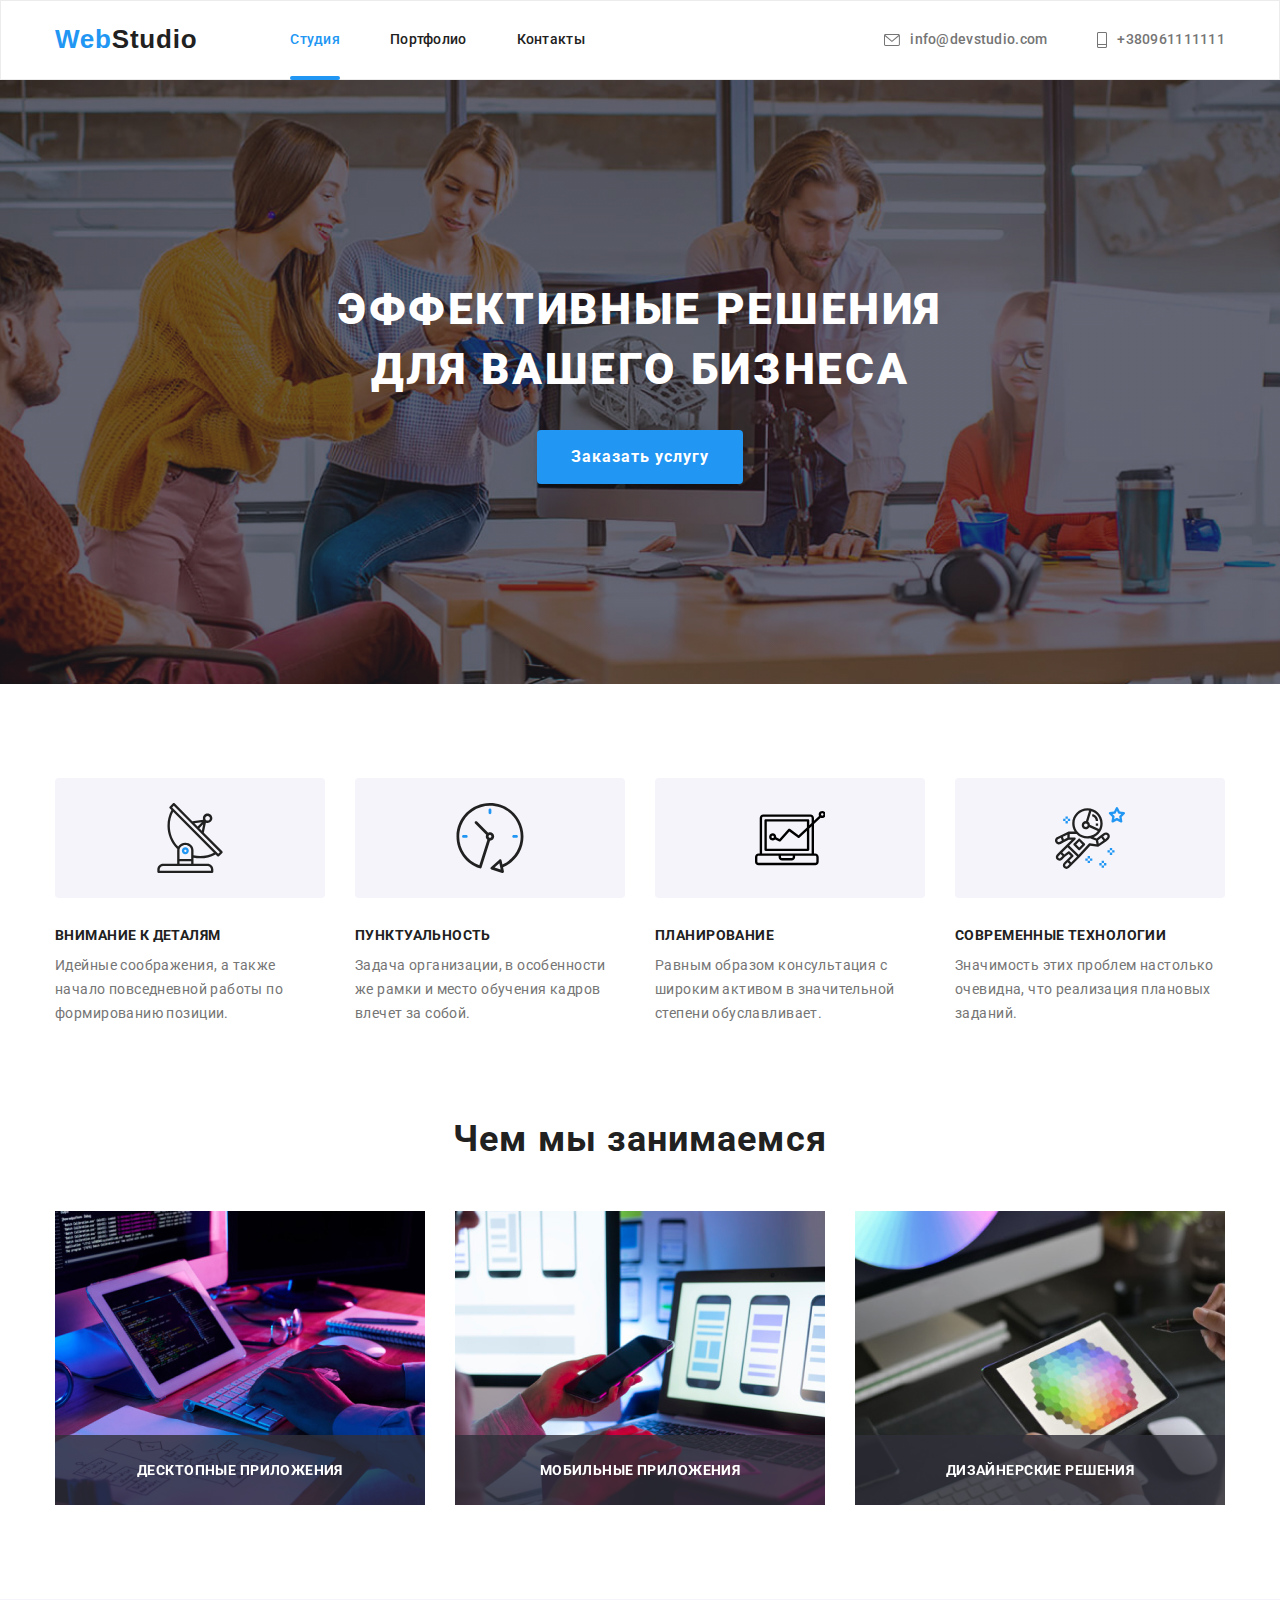
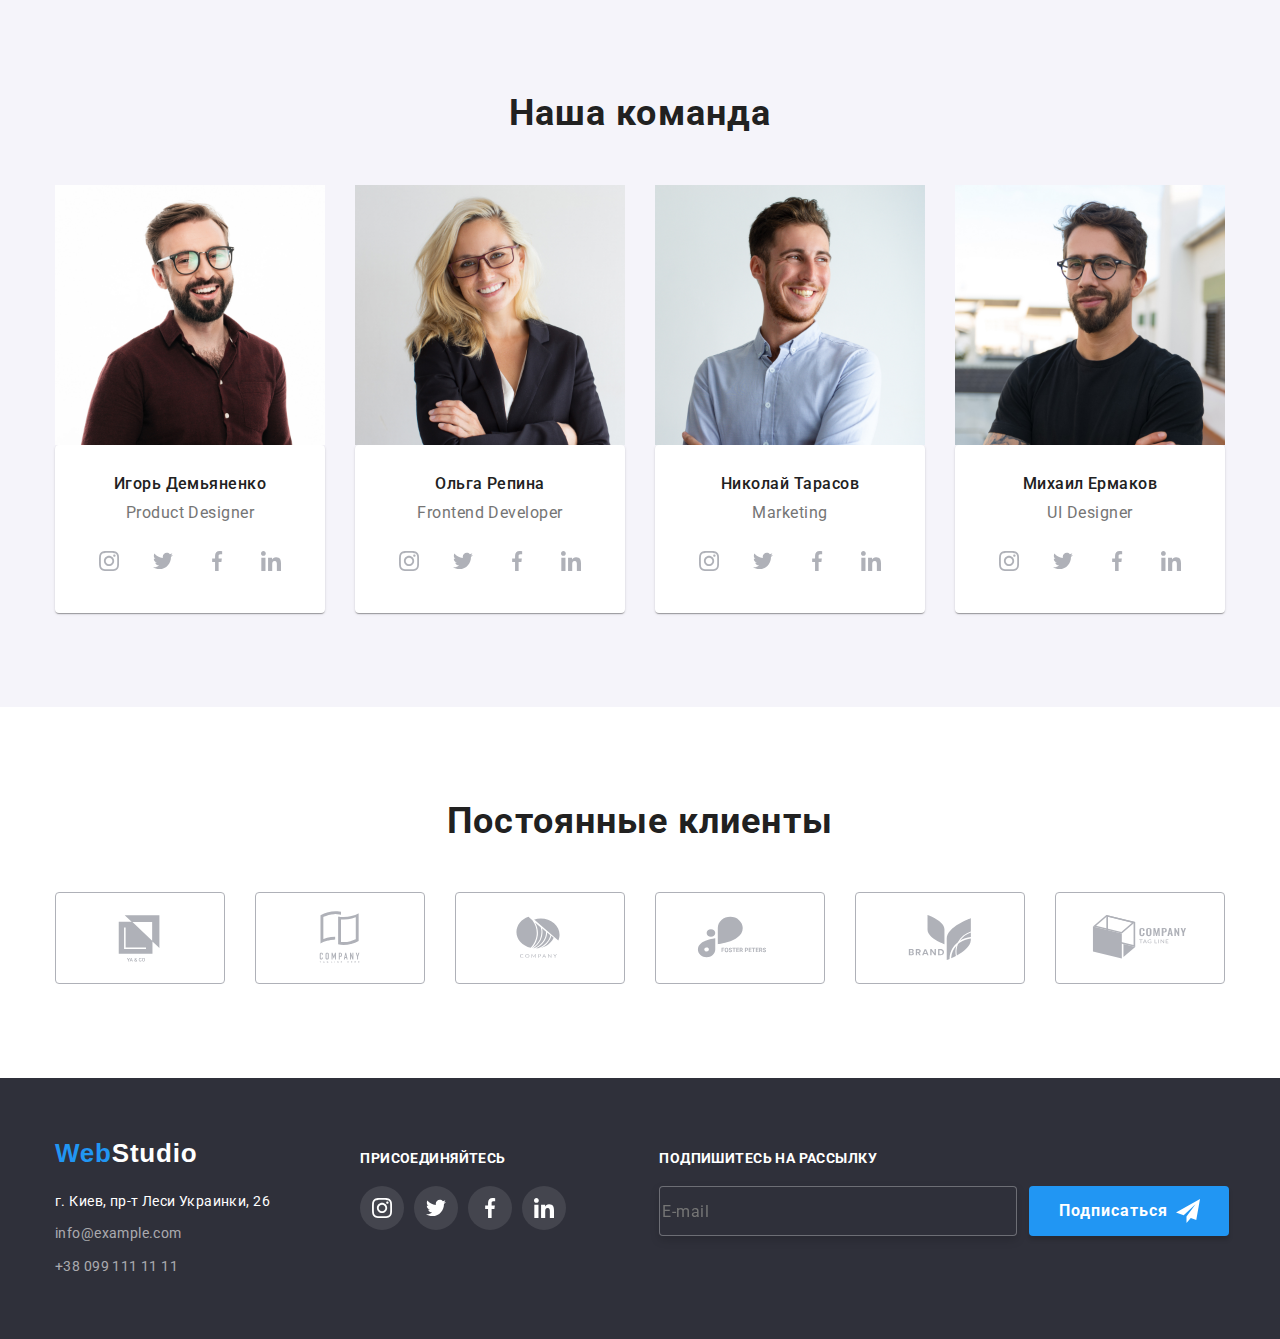
==== index.html @ 62155681 "задание 6 на проверку" ====
<!DOCTYPE html>
<html lang="en">

<head>
    <meta charset="utf-8">
    <meta name="viewport" content="width=device-width,
     initial-scale=1.0">
    <title>Студия</title>
    <link
        href="https://fonts.googleapis.com/css2?family=Raleway:wght@700&family=Roboto:wght@400;500;700;900&display=swap"
        rel="stylesheet">
        <link rel="stylesheet" href="https://cdnjs.cloudflare.com/ajax/libs/modern-normalize/1.1.0/modern-normalize.min.css">
    <link rel="stylesheet" href="./css/style.css">

</head>

<body>
 
    <!--Шапка сайта-->

   <header class="heder-style ">
    
    <div class="container nav-container">
            <nav class="main-nav ">
                <a href="./index.html" class="logo">Web<span class="logo-style">Studio</span></a>
                <ul class="site-nav ">
                    <li class="site-nav-item"><a href="" class="link current">Студия</a> </li>
                    <li class="site-nav-item"><a href="./portfolio.html" class="nav-color link">Портфолио</a> </li>
                    <li class="site-nav-item"><a href="" class="nav-color link">Контакты</a></li>
                </ul>
            </nav>
          
                <ul class="address-flex">
                    <li class="nav-contact ">
                                               
                    <a class="address-nav " href="mailto:info@devstudio.com"><svg class="address-logo-title">
                            <use href="./image/symbol-defs.svg#icon-mail" width="16px" height="12px"></use>
                        </svg>info@devstudio.com</a>
                    </li>
                    <li class="nav-contact ">
                        
                        <a class="address-nav " href="tel:+380961111111"><svg class="address-logo-phone">
                            <use href="./image/symbol-defs.svg#icon-phone" width="10px" height="16px"></use>
                        </svg>+380961111111</a>
                    </li>
                </ul>
           

    </div>
      
    </header>
<main>
    
    <!--Герой-->

    <section class=" hero-size">
        <div class="container">
            <h1 class="title-head-hero">эффективные решения <br> для вашего бизнеса</h1>
            <button data-modal-open type="button" class="button" >Заказать услугу</button>
            <div data-modal class="backdrop is-hidden" >
                <div class="modal">
                    
                <p></p>
                <button data-modal-close class="backdrop-button">
                    <svg class="backdrop-cross">
                    <use href="image/icon-mod.svg#icon-cross"></use>
                    </svg>
                   
                   
                </button>
                <form  class="modal-form">
                    <b class="modal-headline">Оставьте свои данные, мы вам перезвоним</b>
                    
                    <label class="form-input-box">
                      Имя
                        <input type="text" name="username" class="form-input" autofocus required />
                        
                        <svg class="form-input-icon">
                            <use href="./image/icon-mod.svg#icon-person-black"> </use>
                        </svg>
                    </label>
                    <label class="form-input-box">
                        Телефон
                        <input type="tel" name="tel"class="form-input" pattern="[0-9]{10}"  title="0666679492" required/>
                        <svg class="form-input-icon">
                            <use href="./image/icon-mod.svg#icon-phone-black"> </use>
                        </svg>
                    </label>
                    <label class="form-input-box ">
                        Почта
                        <input type="email" name="email"class="form-input"required/>
                        <svg class="form-input-icon">
                            <use href="./image/icon-mod.svg#icon-email-black"> </use>
                        </svg>
                    </label>
                    <label class="form-input-box">
                       Комментарий
                        <textarea name="user-msg" class="form-masage"  placeholder="Введите текст"></textarea>
                    </label>
                    
                        <input class=" policy-checkbox" type="checkbox" id="check-policy"  />
                        
                        <label for="check-policy" class=" policy-box">Cоголашаюсь с рассылкой и принимаю <a class="checkbox-link" href="#">Условия договора</a></label>
                    <button class="button-submit" type="submit">Отправить</button>
                </form>
                </div>
            </div>
        </div>                                                              
       
    </section>


    
    <section class=" section ">
        <div class="container">
            <h2 class="visually-hidden">Герой</h2>
                <ul class="domination-flex">

                    <li class="domination-title "> 
                        <div class="icon-advantage">
                        <svg class="icon-advantage-title">
                            <use href="./image/symbol-defs.svg#icon-antenna"></use>
                        </svg>
                        </div>                                                               
                        <h3 class="text-head">внимание к деталям</h3>
                        <p class="text-main">Идейные соображения, а также начало повседневной работы по формированию
                            позиции.</p>
                    </li>
                    <li class="domination-title ">
                       <div class="icon-advantage">
                        <svg class="icon-advantage-title">
                            <use href="./image/symbol-defs.svg#icon-clock"></use>
                        </svg>
                       </div>
                        <h3 class="text-head">пунктуальность</h3>
                        <p class="text-main">Задача организации, в особенности же рамки и место обучения кадров влечет за
                            собой.</p>
                                      
                    </li>
                    <li class="domination-title ">
                       <div class="icon-advantage" >
                        <svg class="icon-advantage-title">
                            <use href="./image/symbol-defs.svg#icon-laptop"></use>
                        </svg>
                       </div>
                        <h3 class="text-head">планирование</h3>
                        <p class="text-main">Равным образом консультация с широким активом в значительной степени
                            обуславливает.</p>
                       
                        
                    </li>
                    <li class="domination-title ">                        
                      <div class="icon-advantage">
<svg class="icon-advantage-title">
    <use href="./image/symbol-defs.svg#icon-astronaut"></use>
</svg>
                      </div> 
                <h3 class="text-head">современные технологии</h3>
                <p class="text-main">Значимость этих проблем настолько очевидна, что реализация плановых заданий.
                        
                      
                        </p>
                    </li>
                </ul>
            </div>
                 
    </section>


    <section class="section works-section">
            <div class="container">
                <h2 class="title-maid">Чем мы занимаемся</h2>
                <ul class="title-head">
                    <li class="img-margin">
                        <div class="works-section-link">
                        <img src="./image/tablet-board.jpg" alt="планшет-и-клавиатура" width="370" />                        
                        <div class="works-section-title">
                        <p class="works-section-text">десктопные приложения</p>
                        </div>
                    </div>                      
                    </li>
                    <li class="img-margin">
                        <div class="works-section-link">
                        <img src="./image/laptop2.jpg" alt="ноутбук" width="370" />
                        <div class="works-section-title">
                            <p class="works-section-text">мобильные приложения</p>
                        </div>
                        </div>
                    </li>
                    <li class="img-margin">
                    <div class="works-section-link">
                    <img src="./image/tablet-hand.jpg" alt="планшет-в-руке" width="370" />
                    <div class="works-section-title">
                        <p class="works-section-text">дизайнерские решения</p>
                    </div>
                    </div>
                      


                    </li>
                </ul>
            </div>
               
    </section>


    <section class="section-team section">
            <div class="container">
                <h2 class="title-team">Наша команда</h2>
                <ul class="team-order">
                    <li class="team-title">
                            
                    <img src="./image/igor.jpg" alt="игорь-демьяненко" width="270" />
            <div class="team-design">
                    <h3 class="team-person">Игорь Демьяненко</h3>
                    <p class="person-job">Product Designer</p>
            <div>
                <ul class="logo-team">
                    <li class="social">
                        <a href="#" class=" logo-social">
                            <svg class="social-network">
                                <use href="./image/symbol-defs.svg#icon-instagram" width="20" haight="20"></use>
                            </svg>
                        </a>
                    </li>
                    <li class="social">
                        <a href="#" class="logo-social">
                            <svg class="social-network">
                                <use href="./image/symbol-defs.svg#icon-twitter" width="20" haight="20"></use>
                            </svg>
                        </a>
                    </li>
                    <li class="social">
                        <a href="#" class="logo-social">
                            <svg class="social-network">
                                <use href="./image/symbol-defs.svg#icon-facebook" width="20" haight="20"></use>
                            </svg>
                        </a>
                    </li>
                    <li class="social">
                        <a href="#" class="logo-social">
                            <svg class="social-network">
                                <use href="./image/symbol-defs.svg#icon-linkedin" width="20" haight="20"></use>
                            </svg>
                        </a>
                    </li>
                                
                </ul>
            </div>
            </div>
                            
                    </li>
                    <li class="team-title">
                           
                    <img src="./image/olga.jpg" alt="ольга-репина" width="270" />
            <div class="team-design">
                    <h3 class="team-person">Ольга Репина</h3>
                    <p class="person-job">Frontend Developer</p>
            <div>
                <ul class="logo-team">
                    <li class="social ">
                        <a href="#" class="logo-social">
                            <svg class="social-network">
                                <use href="./image/symbol-defs.svg#icon-instagram" width="20" haight="20"></use>
                            </svg>
                        </a>
                    </li>
                    <li class="social">
                        <a href="#" class="logo-social">
                            <svg class="social-network">
                                <use href="./image/symbol-defs.svg#icon-twitter" width="20" haight="20"></use>
                            </svg>
                        </a>
                    </li>
                    <li class="social">
                        <a href="#" class="logo-social">
                            <svg class="social-network">
                                <use href="./image/symbol-defs.svg#icon-facebook" width="20" haight="20"></use>
                            </svg>
                        </a>
                    </li>
                    <li class="social">
                        <a href="#" class="logo-social">
                            <svg class="social-network">
                                <use href="./image/symbol-defs.svg#icon-linkedin" width="20" haight="20"></use>
                            </svg>
                        </a>
                    </li>
                                
                </ul>
            </div>
            </div>                        
                    </li>
                    <li class="team-title">
                           
                    <img src="./image/nikolay.jpg" alt="николай-тарасов" width="270" />
            <div class="team-design">
                    <h3 class="team-person">Николай Тарасов</h3>
                    <p class="person-job"> Marketing</p>
            <div >
                <ul class="logo-team">
                    <li class="social ">
                    <a href="#" class="logo-social">
                        <svg class="social-network">
                            <use href="./image/symbol-defs.svg#icon-instagram" width="20" haight="20"></use>
                        </svg>
                    </a>
                    </li>
                    <li class="social">
                    <a href="#" class="logo-social">
                        <svg class="social-network">
                            <use href="./image/symbol-defs.svg#icon-twitter" width="20" haight="20"></use>
                        </svg>
                    </a>
                    </li>
                    <li class="social">
                    <a href="#" class="logo-social">
                        <svg class="social-network">
                            <use href="./image/symbol-defs.svg#icon-facebook" width="20" haight="20"></use>
                        </svg>
                    </a>
                    </li>
                    <li class="social">
                    <a href="#" class="logo-social">
                        <svg class="social-network">
                            <use href="./image/symbol-defs.svg#icon-linkedin" width="20" haight="20"></use>
                        </svg>
                    </a>
                    </li>

                </ul>
            </div>
                            </div>
                            
                        </li>
                        <li class="team-title">
                           
                                <img src="./image/mihail.jpg" alt="михаил-ермаков" width="270" />
                            <div class="team-design">
                                <h3 class="team-person">Михаил Ермаков</h3>
                                <p class="person-job">UI Designer</p>
                                <div>
                                    <ul class="logo-team">
                                        <li class="social ">
                                            
                                            <a href="#" class="logo-social">
                                                <svg class="social-network">
                                                    <use href="./image/symbol-defs.svg#icon-instagram" width="20" haight="20"></use>
                                                </svg>
                                            </a>
                                        </li>
                                        <li class="social">
                                            <a href="#" class="logo-social">
                                                <svg class="social-network">
                                                    <use href="./image/symbol-defs.svg#icon-twitter" width="20" haight="20"></use>
                                                </svg>
                                            </a>
                                        </li>
                                        <li class="social ">
                                            <a href="#" class="logo-social">
                                                <svg class="social-network">
                                                    <use href="./image/symbol-defs.svg#icon-facebook" width="20" haight="20"></use>
                                                </svg>
                                            </a>
                                        </li>
                                        <li class="social">
                                            <a href="#" class="logo-social">
                                                <svg class="social-network">
                                                    <use href="./image/symbol-defs.svg#icon-linkedin" width="20" haight="20"></use>
                                                </svg>
                                            </a>
                                        </li>
                                
                                    </ul>
                                </div>
                            </div>
                           
                        </li>
                    </ul>
                  
                </div>
                </section>

 <!--ПОСТОЯННЫЕ КЛИЕНТЫ-->

    <section class="section">
        <div class="container">
            <h2 class="title-team">
                Постоянные клиенты
            </h2>
            <ul class="client-position">
                <li class="client-content-title">
                    <a href="#"class="client-container">
                    <svg class="client-logo-style">
                        <use href="./image/symbol-defs.svg#icon-yaco-1" width="106" haight="60"></use>
                    </svg>
                    </a>
            
                </li>
                <li class="client-content-title">
                    <a href="" class="client-container">
                    <svg class="client-logo-style">
                        <use href="./image/symbol-defs.svg#icon-tagline-1" width="106" haight="60"></use>
                    </svg>
                    </a>
                   
                </li>
                <li class="client-content-title">
                    <a href="#" class="client-container">
                    <svg class="client-logo-style">
                        <use href="./image/symbol-defs.svg#icon-company-1" width="106" haight="60"></use>
                    </svg>
                    </a>
                   
                    
                </li>
              
                <li class="client-content-title">
                    <a href="#" class="client-container">
                    <svg class="client-logo-style">
                        <use href="./image/symbol-defs.svg#icon-foster-1" width="106" haight="60"></use>
                    </svg>
                    </a>
                    
                </li>
                <li class="client-content-title">
                    <a href="#" class="client-container">
                <svg class="client-logo-style">
                    <use href="./image/symbol-defs.svg#icon-brend-1" width="106" haight="60"></use>
                </svg>
                    </a>
               
                </li>
                <li class="client-content-title">
                    <a href="" class="client-container">
                    <svg class="client-logo-style">
                        <use href="./image/symbol-defs.svg#icon-tag-1" width="106" haight="60"></use>
                    </svg>
                    </a>
                
                </li>
            </ul>
        </div>

    </section>
   

        <footer class="footer ">
            <div class="container footer-box">
            <div class="contact-title">
                <a href="./index.html" class="logo-footer">Web<span class="logo-footer-span">Studio</span>
                </a>
                </a>
                <address>
                    <ul class="">
                        <li class="footer-address-margin"><a class="address link" target="blank"
                                href="https://www.google.com.ua/maps/place/%D0%B1%D1%83%D0%BB.+%D0%9B%D0%B5%D1%81%D0%B8+%D0%A3%D0%BA%D1%80%D0%B0%D0%B8%D0%BD%D0%BA%D0%B8,+26,+%D0%9A%D0%B8%D0%B5%D0%B2,+02000/@50.4265841,30.5361971,17z/data=!3m1!4b1!4m5!3m4!1s0x40d4cf0e033ecbe9:0x57a4dffefec77da0!8m2!3d50.4265807!4d30.5383858?hl=ru">г.
                                Киев, пр-т Леси Украинки, 26</a></li>
                        <li class="footer-address-margin"><a class="a-address link" href="mailto:info@example.com">info@example.com</a></li>
                        <li ><a class="a-address link" href="tel:+38-099-111-11-11">+38 099 111 11 11</a></li>
                    </ul>
                </address>
            </div>
            <div class="footer-join-block">
            <h3 class="contact-join">присоединяйтесь</h3>
            <div class="footer-box">
               
                <ul class="logo-team-footer">
                    <li class=" social-footer">
                        <a href="#" class="network-footer">
                            <svg class="network-ico-footer">
                                <use href="./image/symbol-defs.svg#icon-instagram" width="20" haight="20"></use>
                            </svg>
                        </a>
                    </li>
                    <li class="social-footer">
                        <a href="#" class="network-footer">
                            <svg class="network-ico-footer">
                                <use href="./image/symbol-defs.svg#icon-twitter" width="20" haight="20"></use>
                            </svg>
                        </a>
                    </li>
                    <li class="social-footer">
                        <a href="#" class="network-footer">
                            <svg class="network-ico-footer">
                                <use href="./image/symbol-defs.svg#icon-facebook" width="20" haight="20"></use>
                            </svg>
                        </a>
                    </li>
                    <li class="social-footer">
                        <a href="#" class="network-footer">
                            <svg class="network-ico-footer">
                                <use href="./image/symbol-defs.svg#icon-linkedin" width="20" haight="20"></use>
                            </svg>
                        </a>
                    </li>
            
                </ul>
            </div>
            </div>
            <form class="footer-form">
            
                <label class="footer-form-label">
                <b class="footer-form-text">подпишитесь на рассылку</b>
                <div class="footer-form-container">
                    <input  class="footer-form-input" type="email" name="email" autocomplete="email" placeholder="E-mail" />
               
                <button class="footer-button-submit" type="submit">Подписаться<svg class="footer-button-icon">
                    <use href="image/icon-mod.svg#icon-icon-send"></use>
                </svg>
                </button>
               
                </label>
                
             </div>
             
            </form>
 
            </div>
             
        </footer>
        <script src="./js/modal.js"></script>
</body>

</html>
---- css/style.css ----
html{
    box-sizing: border-box;
}
*,
*::before,
*::after{
    box-sizing: inherit;
}


:root{
--primary-text-color: #757575;
--title-text-color:#212121;
--accent-color:#2196F3;
--primary-white-color:#ffffff;
--card-set-gap: 20px;
--card-shadow: 0px 2px 1px -1px rgba(0, 0, 0, 0.2),
    0px 1px 1px 0px rgba(0, 0, 0, 0.14), 0px 1px 3px 0px rgba(0, 0, 0, 0.12);
}


       




body{
    margin: 0px;
    color:var(--title-text-color);
    font-family: "Roboto", sans-serif;
    font-size: 14px;
    line-height: 1.67;
 
}


h1,
h2,
h3,
h4,
h5,
h6,
p {
  margin: 0;
}

ul{
    padding: 0px;
    margin: 0px;
    list-style: none;
}

img {
  display: block;
  max-width: 100%;
  height: auto;
}

.heder-style{
    border: 1px solid;
    height: 80px;
    display: flex;
    border-color:  #ECECEC;
    align-items: center;
   

}

/*Контейнер*/

.container {
  width: 1200px;
  padding-left: 15px;
  padding-right: 15px;

  margin-left: auto;
  margin-right: auto; 
 
}



.section{
    padding: 94px 0;
}
.heder-index{
    height: 80px;
    display: flex;
}


.logo{
    font-family: "Ralewey",sans-serif;
    font-weight: 700;
    font-size: 26px;
    line-height: 1.2;
    text-decoration: none;
    letter-spacing: 0.03em;
    color: #2196F3;
    margin-right: 93px;;
    display: block;

}
 



.logo-style{
    color: var(--title-text-color);
   
}

.logo-box{
display: flex;

}

.main-nav{
    display:flex;
    align-items: center;
}

.heder-flex{
    display: flex;
}

.nav-box{
    display: flex;
    justify-content: space-between;
    align-items: center;  
}

.nav-container{
    display: flex;
}



.site-nav{
    
    display: flex;
    font-weight: 500;
    line-height:1.14;
    text-decoration: none;
    letter-spacing: 0.02em;
    color:var(--title-text-color)
    
}

.site-nav-item{
    font-weight: 500;
    line-height:1.14;
    text-decoration: none;
    letter-spacing: 0.02em;
    color:var(--title-text-color) ; 
    margin-right: 50px;
   
}
.site-nav-item:last-child{
    margin-right: 0px;
    padding-right: 0px;
   
} 

.site-nav .item:last-child{
    margin-right: 0px;
}




.nav-color{
    color: var(--title-text-color);
}

.nav-title{
  
   font-weight: 500;
     line-height:1.14;
   text-decoration: none;
   color: #212121;

}
.address-flex{
    display:flex;
    align-items: center;
   margin-left: auto;
   padding-left: 10px;
} 
.nav-contact{
    margin-right: 50px;
   
   
}
.nav-contact:last-child{
    margin-right: 0px;
}

.address-nav {
    display: flex;
    color: #757575;
    font-weight: 500;
    line-height: 1.14;
    letter-spacing: 0.02em;   
    align-items: center;
    text-decoration: none;
    transition-property: color;
     transition-duration: 250ms ;
   transition-timing-function: cubic-bezier(0.4, 0, 0.2, 1);
}

.address-nav:hover,
.address-nav:focus{
    color: var(--accent-color);
    
}
.address-nav:hover svg,
.address-nav:focus svg{
  fill: var(--accent-color);
}


.address-logo-phone{
    fill: #757575;
    width: 10px;
    height: 16px;
    margin-right: 10px; 
     transition-property:fill;
     transition-duration:250ms;
   transition-timing-function:cubic-bezier(0.4, 0, 0.2, 1);
}
  
.address-nav:active{
    color: teal;
}
.address-nav:active svg{
    fill: teal;
}

.address-logo-title{
    fill: #757575;
    width: 16px;
    height: 12px;
    margin-right: 10px;
    transition-property:fill;
     transition-duration: 250ms ;
   transition-timing-function: cubic-bezier(0.4, 0, 0.2, 1);
}








.site-nav .link.current{
    font-weight: 500;
     line-height: 1.14;
    letter-spacing: 0.02em;
    color: var(--accent-color);
    position: relative;
}  

.site-nav .link.current::before{
    content: "";
    position: absolute;
width: 100%;
height: 4px;
background-color: currentColor;
bottom: -33px;
border-radius: 2px;
   
}
   

.link{
    text-decoration: none;
    transition-property:color;
     transition-duration: 250ms ;
   transition-timing-function: cubic-bezier(0.4, 0, 0.2, 1);
}
.link:hover,
.link:focus{
    color: var(--accent-color);

}
.link:active{
    color: teal;
}

/*Герой*/


.visually-hidden{
  position: absolute;
    clip: rect(0 0 0 0);
    width: 1px;   
    height: 1px;
    margin: -1px;
}
.hero-size{
    background: #2F303A;
    padding: 200px 0;
    text-align: center;
    background-image: linear-gradient(to right, rgba(47, 48, 58, 0.4),rgba(47, 48, 58, 0.4)), url(../image/Img.jpg);
    background-repeat: no-repeat;
    background-position: center;
    background-size:cover ;
    max-width: 1600px;
    margin-right: auto;
    margin-left: auto;
}

.title-head-hero{  
font-weight: 900;
font-size: 44px;
line-height: 1.36;
letter-spacing: 0.06em;
text-transform: uppercase;
color: #FFFFFF;
margin-bottom: 30px;
text-align: center;}



.title-maid{
   font-weight: 700;
   font-size:36px;
   line-height:1.16;
   text-align: center;
   letter-spacing: 0.03em;
   margin-bottom: 50px;
}

.button{
    color: white;
    background-color:var(--accent-color);
    border-color:transparent;
    cursor:pointer;
    font-weight: 700;
    font-size: 16px;
    line-height: 1.9;
    text-align: center;
    letter-spacing: 0.06em; 
    border-radius: 4px;
    padding: 10px 32px;
    box-shadow: 0px 4px 4px rgba(0, 0, 0, 0.15);
}


.backdrop{
    position: fixed;
   top: 0px;
   left: 0px;
    width: 100%;
    height: 100%;
    background-color: rgba(0, 0, 0, 0.2);    
    transition-property:opacity;    
    transition-duration:  250ms ;
    transition-timing-function:cubic-bezier(0.4, 0, 0.2, 1);
   
}
.modal{
    position: absolute;
    width: 528px;
    height: 581px; 
    left:50%;
    top:50%;
    transform:translate(-50%,-50%) scale(1);
    background: #FFFFFF;
    box-shadow: 0px 1px 3px rgba(0, 0, 0, 0.12), 0px 1px 1px rgba(0, 0, 0, 0.14), 0px 2px 1px rgba(0, 0, 0, 0.2);
border-radius: 4px;
z-index: 2;
transition-property:  transform;
  transition-duration: 250ms;
  transition-timing-function:cubic-bezier(0.4, 0, 0.2, 1) ;

   
}
.is-hidden{    
    opacity: 0;
   
  
pointer-events: none;
}
.backdrop.is-hidden .modal{
    transition-property:transform ;
  transition-duration:  250ms;
    transition-timing-function:cubic-bezier(0.4, 0, 0.2, 1); 
   transform:translate(-50%,-50%) scale(0.9);

}
.backdrop-button{
    display: flex;
    align-items: center;
    justify-content: center;
    width: 30px;
    height: 30px;
    border-radius: 50%;
    border: 1px solid rgba(0, 0, 0, 0.1);
    background-color: #FFFFFF;
    margin-top:8px;
    margin-right: 8px;
    margin-left: auto;
cursor: pointer;

}
.backdrop-button:hover svg,
.backdrop-button:focus svg{
    fill: var(--accent-color);
}


.backdrop-cross{
    width: 11px;
    height: 11px;
    
    transition: 250ms  cubic-bezier(0.4, 0, 0.2, 1) fill;
}



.button-submit{
padding: 10px 55px 10px 55px;
font-weight: 700;
font-size: 16px;
line-height: 30px;
display: flex;
align-items: center;
text-align: center;
letter-spacing: 0.06em;
color: #FFFFFF;
background: #2196F3;
box-shadow: 0px 4px 4px rgba(0, 0, 0, 0.15);
border-radius: 4px;
border: 1px solid var(--accent-color);
cursor: pointer;
border-color:#2196F3;
margin-left: auto;
margin-right: auto;
transition: .3s linear background-color;
}
.button-submit:hover,
.button-submit:focus{
    background: #188CE8;
box-shadow: 0px 4px 4px rgba(0, 0, 0, 0.15);
}
.modal-headline{
   display: block; 
font-size: 20px;
line-height: 23px;
text-align: center;
letter-spacing: 0.03em;

color: #212121;
text-align: left;
margin-bottom: 12px;
}
.modal-form{
    text-align: left;
margin: 2px 40px 0 40px;
}

.form-input-box{
    display: block;
    margin-bottom: 10px;
    font-size: 12px;
line-height: 14px;
letter-spacing: 0.01em;
color: #757575;
position: relative;
cursor: pointer;
}
.form-input-box:nth-child(5) {
    margin-bottom: 0px;
}
.form-input:focus{
 border: 1px solid #2196F3;
 outline: none;
}
.form-input:focus +.form-input-icon{
    fill: var(--accent-color);
}


.form-input, .form-masage{
  
width: 100%;
height: 40px;
border: 1px solid rgba(33, 33, 33, 0.2);
border-radius: 4px;
margin-top: 4px;
padding: 0 10px 0 35px;
cursor: pointer;
transition: .3s linear border;
}
.checkbox-link{
color: var(--accent-color);
text-decoration:underline;
margin-left: 3px;
}
.form-input-icon{
display:block;
width: 18px;
height: 18px;
position: absolute;
top:50%;
left: 10px;
fill: #212121;
transition: .3s linear fill;
}


.form-masage{
font-family: inherit;
resize: none;
height: 120px;
padding: 12px 16px;
transition: .3s linear border;
}

.form-masage:focus{

outline: none;
border: 1px solid #2196F3;
}
.form-masage::placeholder{
color: rgba(117, 117, 117, 0.5);
font-size: 12px;
line-height: 14px;
letter-spacing: 0.01em;
}
.policy-box{
font-size: 14px;
display: flex;
align-items:center ;
justify-content: center;
color: #757575;
margin-top: 20px;
margin-bottom: 30px;
}
.policy-checkbox{
position: absolute;
width: 1px;
height: 1px;
margin: -1px;
border: 0px;
padding: 0px;
clip: rect(0 0 0 0);
overflow: hidden;
}



.policy-checkbox:checked +.policy-box::before{
background-color: var(--accent-color);
background-image: url(../image/checkbox-tip.svg.svg);
background-repeat: no-repeat;
background-position: center;
border: 1px solid var(--accent-color);

}
.policy-box::before{
    content: "";
    width: 16px;
    height: 15px;
    border: 1px solid black;
    border-radius: 2px;
    display: block;
    margin-right: 8px;
    transition: .3s linear background-image;
}
.policy-box::before:hover,
.policy-box::before:focus{
   border: 2px solid var(--accent-color);
}


/*Герой СВГ*/

.icon-advantage{
 height: 120px;
    width: 270;
    background: #F5F4FA;
    border-radius: 4px;
    margin-bottom: 30px;
   display: flex;
    align-items: center;
    justify-content: center;

}
.icon-advantage-title{
    display: flex;
width: 70px;
height: 70px;
}








.domination-flex{
    display: flex;

}
.domination-flex:first-child{
    margin-left: 0px;
    padding-left: 0px;
}

.text-head{  
    font-weight: 700;
    font-size: 14px;
    line-height:1.14;
    letter-spacing: 0.03em;
    text-transform: uppercase;
    margin-bottom: 10px;


}

.domination-title{
    margin-right: 30px;
}
.domination-title:last-child{
    margin-right: 0px;
}


.text-main{
   color:var(--primary-text-color);
   font-size: 14px;
   line-height:1.7;
   letter-spacing: 0.03em;
   width: 270px;
  
}

/*Чем мы занимаемся*/
.works-section{
    padding-top: 0px;
}

.title-head{
    display: flex;
     
}


.img-margin{
    margin-right: 30px;
}
.img-margin:last-child{
    margin-right: 0px;
}
.works-section-link{
    display: block;
    position: relative;
    z-index: 1;
}
.works-section-title{
    position: absolute;
   bottom: 0px;
   left: 0px;
    display: flex;
    align-items: center;
    justify-content: center;
width: 100%;
height: 70px;
background-color:rgba(47, 48, 58, 0.8) ;
z-index: 1;
}
.works-section-text{

font-weight: bold;
font-size: 14px;
line-height: 16px;
text-align: center;
letter-spacing: 0.03em;
text-transform: uppercase;
color: #FFFFFF;
}



/* Наша команда*/

.section-team{
    background: #F5F4FA;

}


.title-team{
  
   font-size:36px;
   line-height:1.16 ;
   text-align: center;
   letter-spacing: 0.03em;
   margin-bottom: 50px;
}
   
.team-design{
  box-shadow: var(--card-shadow);
  border-radius: 4px;
  overflow: hidden;
  background-color: #ffffff;
  padding: 30px 0;
  text-align: center;
}
.team-order{
  display: flex;

  
}

.team-title{
    margin-right: 30px;
}
.team-title:last-child{
    margin-right: 0px;
}
.team-person{
    font-weight: 500;
    font-size:16px;
    line-height:1.18;
    letter-spacing: 0.03em;
}
   



.person-job{
   color: var(--primary-text-color);
   font-size: 16px;
   line-height: 1.18;  
   letter-spacing: 0.03em;
   margin-top: 10px;
   margin-bottom: 16px;
 
  
}

.logo-team{
display: flex;
justify-content: center;
}

.social-network{
    display:flex;  
    fill:#AFB1B8 ;
    width: 20px; 
    height: 20px;
    transition-property:fill ;
   transition-duration: 250ms ;
   transition-timing-function: cubic-bezier(0.4, 0, 0.2, 1);
}

.logo-social:hover svg,
.logo-social:focus svg{
    fill: #FFFFFF;
}
.social{
  margin-right: 10px;
}
.social:last-child{
    margin-right: 0px;
}
.logo-social{
display:flex;   
width: 44px;
height: 44px;
border-radius: 50%;
align-items: center;
justify-content: center;
transition-property:background-color;
   transition-duration: 250ms ;
   transition-timing-function: cubic-bezier(0.4, 0, 0.2, 1);
}

.logo-social:hover,
.logo-social:focus{
    background-color: var(--accent-color);
}
.logo-social:last-child{
    margin-right:0px;
}

.network-ico{
    width: 20px;
    height: 20px;
   
}





















/* Портфолио кнопки*/

.button-type{
    color:var(--title-text-color);
    border-color: transparent;
    cursor: pointer;
    font-family: inherit;
    font-weight: 500;
    font-size: 16px;
    line-height: 26px;
    text-align: center;
    letter-spacing: 0.03em;
  border-radius: 4px;
  background: #F5F4FA;
  padding: 6px 22px;
  transition-property:color, background-color, box-shadow;
    transition-duration:250ms;
   transition-timing-function: cubic-bezier(0.4, 0, 0.2, 1);
}

.button-type:hover,
.button-type:focus{
    background-color: var(--accent-color);
    color: white;
    box-shadow: 0px 3px 1px rgba(0, 0, 0, 0.1), 0px 1px 2px rgba(0, 0, 0, 0.08), 0px 2px 2px rgba(0, 0, 0, 0.12);

}


.portfolio-button{
    display: flex;
    justify-content: center;
     margin-bottom: 50px;
       
}

 .button-margin{
  margin-right: 8px;
 }
 .button-margin:last-child{
     margin-right: 0px;
 }
 .portfolio-button:last-child{
    margin-right: 0px;
}

.portfolio-design:nth-last-child(-n+3){
    margin-bottom: 0px;
}



.portfolio-design{
   
  background-color: #ffffff;
  margin-right: 30px;
  margin-bottom: 30px;

}
.portfolio-design:nth-child(3n){
    margin-right: 0px;
    
}
.portfolio-title:hover,
.portfolio-title:focus{
box-shadow: 0px 1px 1px rgba(0, 0, 0, 0.12), 0px 4px 4px rgba(0, 0, 0, 0.06), 1px 4px 6px rgba(0, 0, 0, 0.16);

}
.portfolio-image-text{
   background: #FFFFFF;
   border: 1px solid #EEEEEE;
  border-top: 0px;
   padding-top: 20px;
   padding-right: 20px;
   padding-bottom: 20px;
   padding-left: 24px;

}
.portfolio-title{
text-decoration: none;
display: block;
transition-property: box-shadow;
transition-duration: 250ms;
transition-timing-function: cubic-bezier(0.4, 0, 0.2, 1);

}


.portfolio-thumb{
    overflow: hidden;
    display: block;
    position: relative;

}
.background-thumb{
    position: absolute;
    top: 0px;
    left: 0px;  
    width: 100%;
    height: 100%;
    transform: translatey(100%);
    transition-property:transform ;
    transition-duration: 250ms ;
   transition-timing-function: cubic-bezier(0.4, 0, 0.2, 1);
    background-color: rgba(33, 150, 243, 0.9);
}
.portfolio-title:hover .background-thumb,
.portfolio-title:focus .background-thumb{
transform: translatey(0%);
}
.text-thumb{
 
position: absolute;
top: 50%;
left: 50%;
transform: translate(-50%,-50%);
  

}
.paragraf-thumb{
 text-align: center;
   width:322px ;
height: 168px;
font-size: 18px;
line-height: 28px;
/* or 156% */
letter-spacing: 0.03em;
color: #FFFFFF;
transition-property: transform;
transition-duration: 250ms;
transition-timing-function: cubic-bezier(0.4, 0, 0.2, 1);
}
 /*Наши партнеры*/

.client-position{
    display: flex;
 justify-content: center;


}

.client-position:hover
.client-position:focus{
color: var(--accent-color);
cursor: pointer;


}





.client-logo-style{      
    fill:  #AFB1B8;
    width: 106px;
    height: 60px;
    transition-property: fill;
       transition-duration: 250ms ;
   transition-timing-function: cubic-bezier(0.4, 0, 0.2, 1);      
}
.client-container:hover svg,
.client-container:focus svg{
    fill: var(--accent-color);
  
}

.client-container{   
width: 170px;
    height: 92px;
     border-radius: 4px;
     border: 1px solid #AFB1B8;
      display: flex;       
       align-items: center;
       justify-content: center;
       transition-property: border-color ;
   transition-duration: 250ms ;
   transition-timing-function: cubic-bezier(0.4, 0, 0.2, 1);
}
 

.client-content-title{
     margin-right: 30px; 
     
     
}

.client-content-title:last-child{
    margin-right: 0px;
}
.client-container:hover,
.client-container:focus{
    border-color: var(--accent-color);
}



.footer{
 background: #2F303A;
 padding: 60px 0;
;
}
.logo-footer{
    font-family: "Ralewey",sans-serif;
    font-weight: 700;
    font-size: 26px;
    line-height: 1.2;
    text-decoration: none;
    letter-spacing: 0.03em;
    color: #2196F3;
    margin-right: 93px;;
    display: block;
    margin-bottom: 20px;

}
.contact-join{
    font-weight: bold;
font-size: 14px;
line-height: 16px;
letter-spacing: 0.03em;
text-transform: uppercase;
margin-bottom: 20px;
margin-top: 12px;
color: #FFFFFF;
}

.logo-footer-span{
color: white;

}

.footer-box{
    display: flex;
}

.logo-team-footer{
display: flex;
justify-content: center;
}

.network-footer{
    display: flex;
    align-items: center;
    justify-content: center;
    fill:#FFFFFF ; 
 width: 44px;
height: 44px;
border-radius: 50%;
background: rgba(255, 255, 255, 0.1);
cursor: pointer; 
transition-property: background-color;
 transition-duration: 250ms;
 transition-timing-function:  cubic-bezier(0.4, 0, 0.2, 1) ;    
}
.network-footer:hover,
.network-footer:focus{
    background-color: var(--accent-color);
    
}


.social-footer{
margin-right: 10px;
 
}
.social-footer:last-child{
margin-right: 0px;
}
.network-ico-footer{
    display: flex;  
    width: 20px;
    height: 20px;
}
.footer-join-block{
margin-right: 93px;
}
.footer-form{
   display: flex;
   flex-direction: column;
}
.footer-form-text{
    display: block;
    font-weight: bold;
font-size: 14px;
line-height: 16px;
letter-spacing: 0.03em;
text-transform: uppercase;
width: 100%;
color: #FFFFFF;
margin-top: 12px;
margin-bottom: 20px;
}
.footer-form-input{
height: 50px;
width: 358px;
border: 1px solid rgba(255, 255, 255, 0.3);
box-sizing: border-box;
filter: drop-shadow(0px 4px 4px rgba(0, 0, 0, 0.15));
border-radius: 4px;

font-size: 16px;
line-height: 20px;
letter-spacing: 0.03em;
color: rgba(255, 255, 255, 0.6);
background: #2F303A;
cursor: pointer;
transition: 250ms cubic-bezier(0.4, 0, 0.2, 1) border;

}
.footer-form-input:focus{
border:1px solid var(--accent-color);
outline: none;
}
.footer-form-container{
    display: flex;
}
.footer-button-submit{
    width: 200px;
    height: 50px;
    margin-left: 12px;
    background: #2196F3 ;
    border: #2196F3;
box-shadow: 0px 4px 4px rgba(0, 0, 0, 0.15);
border-radius: 4px;
font-weight: bold;
font-size: 16px;
line-height: 30px;
letter-spacing: 0.06em;
cursor: pointer;
color: #FFFFFF;

display: flex;
align-items: center;
justify-content: center;
outline: none;
transition-property: background-color;
 transition-duration: 250ms;
 transition-timing-function:  cubic-bezier(0.4, 0, 0.2, 1) ; 
}
.footer-button-submit:focus{
    background-color: #188CE8;
    border: 1px solid black;
}
.footer-button-icon{
margin-left: 8px;
display:flex;
width: 24px;
height: 24px;

}













.list{
    list-style: none;
    text-decoration: none;
    font-style: normal;
   
}


.address{
    font-style: normal;
    font-weight: normal;
   
    line-height: 1.7;
    /* or 171% */
    letter-spacing: 0.03em;
    color: #FFFFFF;
   
}

.a-address{
    font-style: normal;
    font-weight: normal;
   
    line-height: 1.7;
    /* or 171% */
    letter-spacing: 0.03em;
    color: rgba(255, 255, 255, 0.6);
  
}

.footer-address-margin{
    margin-bottom: 9px;
}
.contact-title{
    margin-right: 70px;
}






.profil-flex{
  display: flex;
  flex-wrap: wrap;
 
  
}


.image-title{
    font-weight: 700;
    font-size: 18px;
    line-height: 2;
    letter-spacing: 0.06em;
    
}



.image-text{
    font-weight: 400;
    font-size: 16px;
    line-height: 1.9;
    letter-spacing: 0.03em;
     margin-top: 4px;
     color: var(--primary-text-color);
    
}

.heder-prof{
    display:flex;
    align-items: center; 
   

left: 0px;
top: 80px;

border: 1px solid #ECECEC;
margin-bottom: 100px;
}

.nav-flex{
    display: flex;
}
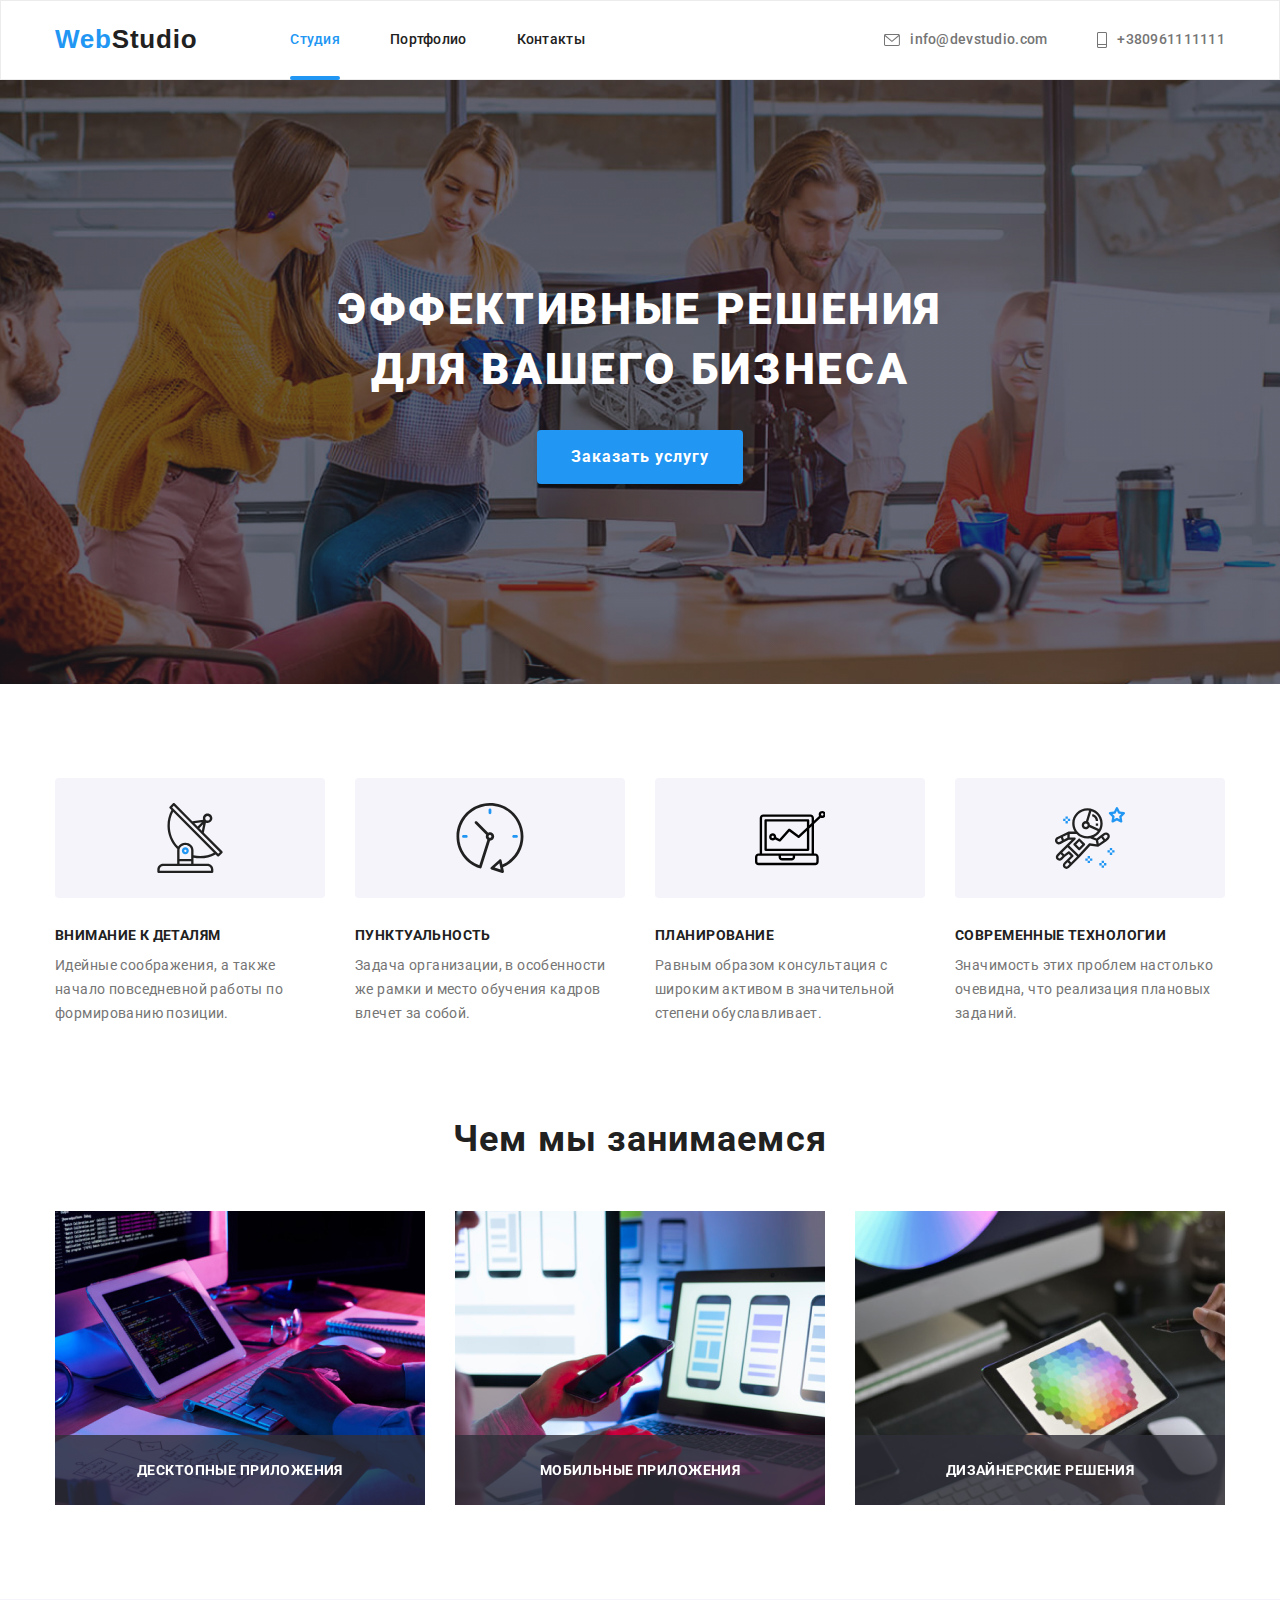
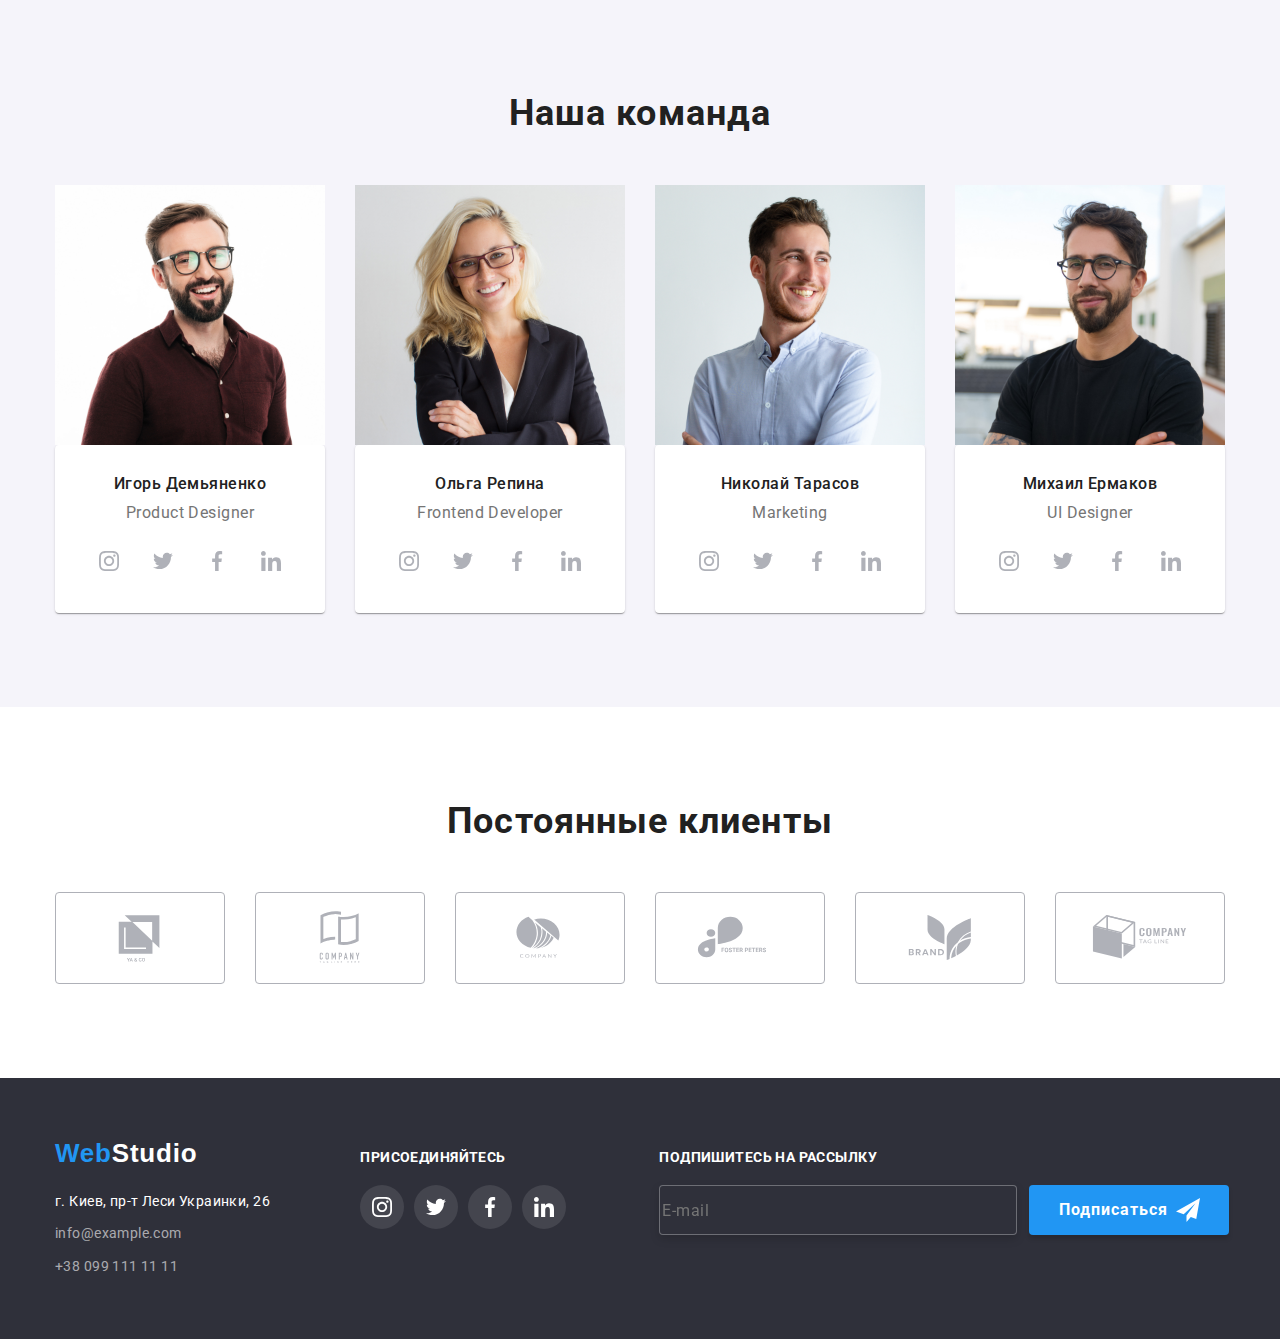
==== commit 5eecaf19: "правки от ментора" ====
--- a/index.html
+++ b/index.html
@@ -60,7 +60,7 @@
             <div data-modal class="backdrop is-hidden" >
                 <div class="modal">
                     
-                <p></p>
+                
                 <button data-modal-close class="backdrop-button">
                     <svg class="backdrop-cross">
                     <use href="image/icon-mod.svg#icon-cross"></use>
@@ -73,7 +73,7 @@
                     
                     <label class="form-input-box">
                       Имя
-                        <input type="text" name="username" class="form-input" autofocus required />
+                        <input type="text" minlength="2" maxlength="12   " name="username" class="form-input" autofocus required />
                         
                         <svg class="form-input-icon">
                             <use href="./image/icon-mod.svg#icon-person-black"> </use>
@@ -81,7 +81,7 @@
                     </label>
                     <label class="form-input-box">
                         Телефон
-                        <input type="tel" name="tel"class="form-input" pattern="[0-9]{10}"  title="0666679492" required/>
+                        <input type="tel" name="tel"class="form-input" pattern="[0-9]{10}"  title=" " required/>
                         <svg class="form-input-icon">
                             <use href="./image/icon-mod.svg#icon-phone-black"> </use>
                         </svg>
@@ -502,14 +502,14 @@
             
                 <label class="footer-form-label">
                 <b class="footer-form-text">подпишитесь на рассылку</b>
-                <div class="footer-form-container">
+                <span class="footer-form-container">
                     <input  class="footer-form-input" type="email" name="email" autocomplete="email" placeholder="E-mail" />
-               
+              
                 <button class="footer-button-submit" type="submit">Подписаться<svg class="footer-button-icon">
                     <use href="image/icon-mod.svg#icon-icon-send"></use>
                 </svg>
                 </button>
-               
+                </span>
                 </label>
                 
              </div>
--- a/css/style.css
+++ b/css/style.css
@@ -375,7 +375,7 @@
 transition-property:  transform;
   transition-duration: 250ms;
   transition-timing-function:cubic-bezier(0.4, 0, 0.2, 1) ;
-
+padding: 40px;
    
 }
 .is-hidden{    
@@ -392,17 +392,18 @@
 
 }
 .backdrop-button{
-    display: flex;
-    align-items: center;
-    justify-content: center;
+   position: absolute;
+   display: flex;
+   align-items: center;
+   justify-content: center;
+   top: 8px;
+   right: 8px;
     width: 30px;
     height: 30px;
     border-radius: 50%;
     border: 1px solid rgba(0, 0, 0, 0.1);
     background-color: #FFFFFF;
-    margin-top:8px;
-    margin-right: 8px;
-    margin-left: auto;
+   padding: 0px;
 cursor: pointer;
 
 }
@@ -415,6 +416,7 @@
 .backdrop-cross{
     width: 11px;
     height: 11px;
+ 
     
     transition: 250ms  cubic-bezier(0.4, 0, 0.2, 1) fill;
 }
@@ -459,7 +461,7 @@
 }
 .modal-form{
     text-align: left;
-margin: 2px 40px 0 40px;
+
 }
 
 .form-input-box{
@@ -1038,7 +1040,7 @@
 letter-spacing: 0.03em;
 text-transform: uppercase;
 margin-bottom: 20px;
-margin-top: 12px;
+
 color: #FFFFFF;
 }
 
@@ -1049,6 +1051,8 @@
 
 .footer-box{
     display: flex;
+    align-items: baseline;
+
 }
 
 .logo-team-footer{
@@ -1105,7 +1109,7 @@
 text-transform: uppercase;
 width: 100%;
 color: #FFFFFF;
-margin-top: 12px;
+
 margin-bottom: 20px;
 }
 .footer-form-input{
